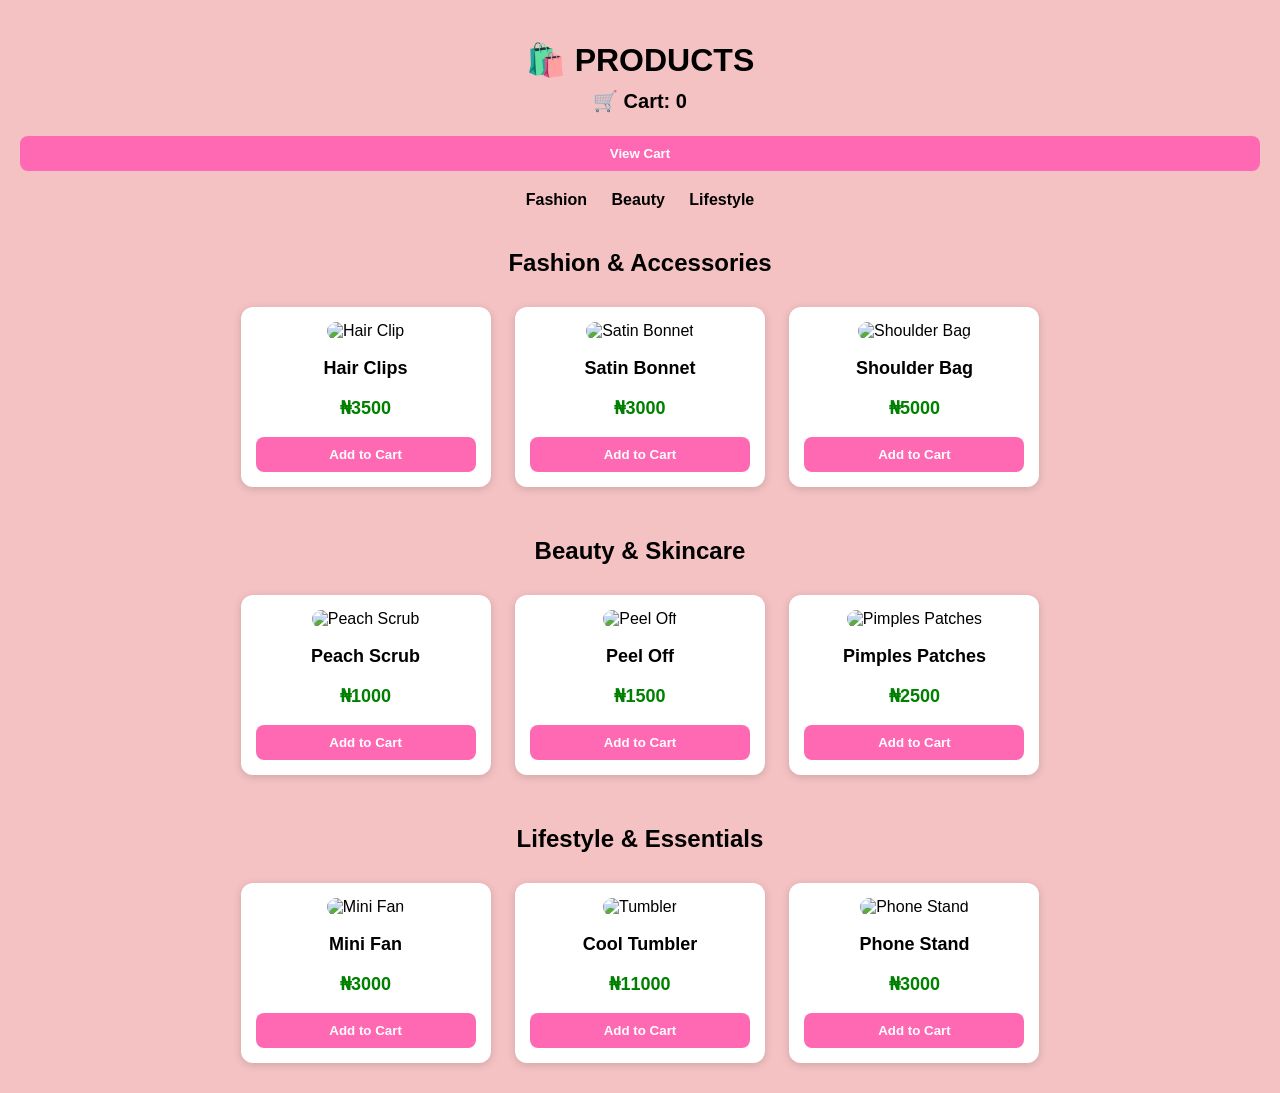
==== products.html @ 0570a90f "update" ====
<!DOCTYPE html>
<html lang="en">

<head>
    <meta charset="UTF-8">
    <meta name="viewport" content="width=device-width, initial-scale=1.0">
    <title>Mary's Store</title>

    <style>
        body {
            font-family: Arial, sans-serif;
            background-color: #F4C2C2;
            margin: 0;
            padding: 20px;
            text-align: center;
        }

        h1 {
            margin-bottom: 10px;
        }

        #cart {
            font-size: 20px;
            font-weight: bold;
            margin-bottom: 20px;
        }

        #anchor {
            margin-bottom: 30px;
        }

        .anchor {
            text-decoration: none;
            color: black;
            font-weight: bold;
            margin: 10px;
        }

        section {
            margin-top: 40px;
        }

        .product-card {
            display: inline-block;
            width: 220px;
            background: white;
            margin: 10px;
            padding: 15px;
            border-radius: 12px;
            box-shadow: 0 2px 8px rgba(0,0,0,0.15);
            vertical-align: top;
        }

        .products {
            width: 100%;
            height: 200px;
            object-fit: cover;
            border-radius: 10px;
        }

        .product_name {
            font-weight: bold;
            font-size: 18px;
        }

        .price {
            color: green;
            font-weight: bold;
            font-size: 18px;
        }

        .cart-btn {
            width: 100%;
            padding: 10px;
            border: none;
            border-radius: 8px;
            background-color: hotpink;
            color: white;
            font-weight: bold;
            cursor: pointer;
        }

        .cart-btn:hover {
            opacity: 0.9;
        }
    </style>
</head>

<body>

    <h1>🛍️ PRODUCTS</h1>

    <div id="cart">
    🛒 Cart:
    <span id="cart-count">0</span>
    <br><br>
    
    <a href="carts.html">
        <button class="cart-btn">
            View Cart
        </button>
    </a>
    
</div>

    <nav id="anchor">
        <a class="anchor" href="#Fashion">Fashion</a>
        <a class="anchor" href="#Beauty">Beauty</a>
        <a class="anchor" href="#Lifestyle">Lifestyle</a>
    </nav>

    <section id="Fashion">
        <h2>Fashion & Accessories</h2>

        <div class="product-card">
            <img src="img/hair_clip.jpg" class="products" alt="Hair Clip">
            <p class="product_name">Hair Clips</p>
            <p class="price">₦3500</p>
            <button class="cart-btn">Add to Cart</button>
        </div>

        <div class="product-card">
            <img src="img/satinbonnet.jpg" class="products" alt="Satin Bonnet">
            <p class="product_name">Satin Bonnet</p>
            <p class="price">₦3000</p>
            <button class="cart-btn">Add to Cart</button>
        </div>

        <div class="product-card">
            <img src="img/shoulder_bag.jpg" class="products" alt="Shoulder Bag">
            <p class="product_name">Shoulder Bag</p>
            <p class="price">₦5000</p>
            <button class="cart-btn">Add to Cart</button>
        </div>
    </section>

    <section id="Beauty">
        <h2>Beauty & Skincare</h2>

        <div class="product-card">
            <img src="img/peach_scrub.jpg" class="products" alt="Peach Scrub">
            <p class="product_name">Peach Scrub</p>
            <p class="price">₦1000</p>
            <button class="cart-btn">Add to Cart</button>
        </div>

        <div class="product-card">
            <img src="img/peeloff.jpg" class="products" alt="Peel Off">
            <p class="product_name">Peel Off</p>
            <p class="price">₦1500</p>
            <button class="cart-btn">Add to Cart</button>
        </div>

        <div class="product-card">
            <img src="img/pimples_patches.jpg" class="products" alt="Pimples Patches">
            <p class="product_name">Pimples Patches</p>
            <p class="price">₦2500</p>
            <button class="cart-btn">Add to Cart</button>
        </div>
    </section>

    <section id="Lifestyle">
        <h2>Lifestyle & Essentials</h2>

        <div class="product-card">
            <img src="img/minifan.jpg" class="products" alt="Mini Fan">
            <p class="product_name">Mini Fan</p>
            <p class="price">₦3000</p>
            <button class="cart-btn">Add to Cart</button>
        </div>

        <div class="product-card">
            <img src="img/tumbler.jpg" class="products" alt="Tumbler">
            <p class="product_name">Cool Tumbler</p>
            <p class="price">₦11000</p>
            <button class="cart-btn">Add to Cart</button>
        </div>

        <div class="product-card">
            <img src="img/phonestand.jpg" class="products" alt="Phone Stand">
            <p class="product_name">Phone Stand</p>
            <p class="price">₦3000</p>
            <button class="cart-btn">Add to Cart</button>
        </div>
    </section>
<script>

let cart = JSON.parse(localStorage.getItem("cart")) || [];

document.getElementById("cart-count").textContent =
cart.reduce((sum,item)=>sum+item.quantity,0);

const buttons = document.querySelectorAll(".cart-btn");

buttons.forEach(button=>{

    button.addEventListener("click",function(){

        const card = this.parentElement;

        const name =
        card.querySelector(".product_name").innerText;

        const price =
        Number(
            card.querySelector(".price")
            .innerText
            .replace("₦","")
        );

        const existing =
        cart.find(item=>item.name===name);

        if(existing){
            existing.quantity++;
        }else{
            cart.push({
                name:name,
                price:price,
                quantity:1
            });
        }

        localStorage.setItem(
            "cart",
            JSON.stringify(cart)
        );

        document.getElementById("cart-count")
        .textContent =
        cart.reduce((sum,item)=>sum+item.quantity,0);

        this.textContent="Added ✓";

        setTimeout(()=>{
            this.textContent="Add to Cart";
        },1000);

    });

});

</script>

</body>

</html>
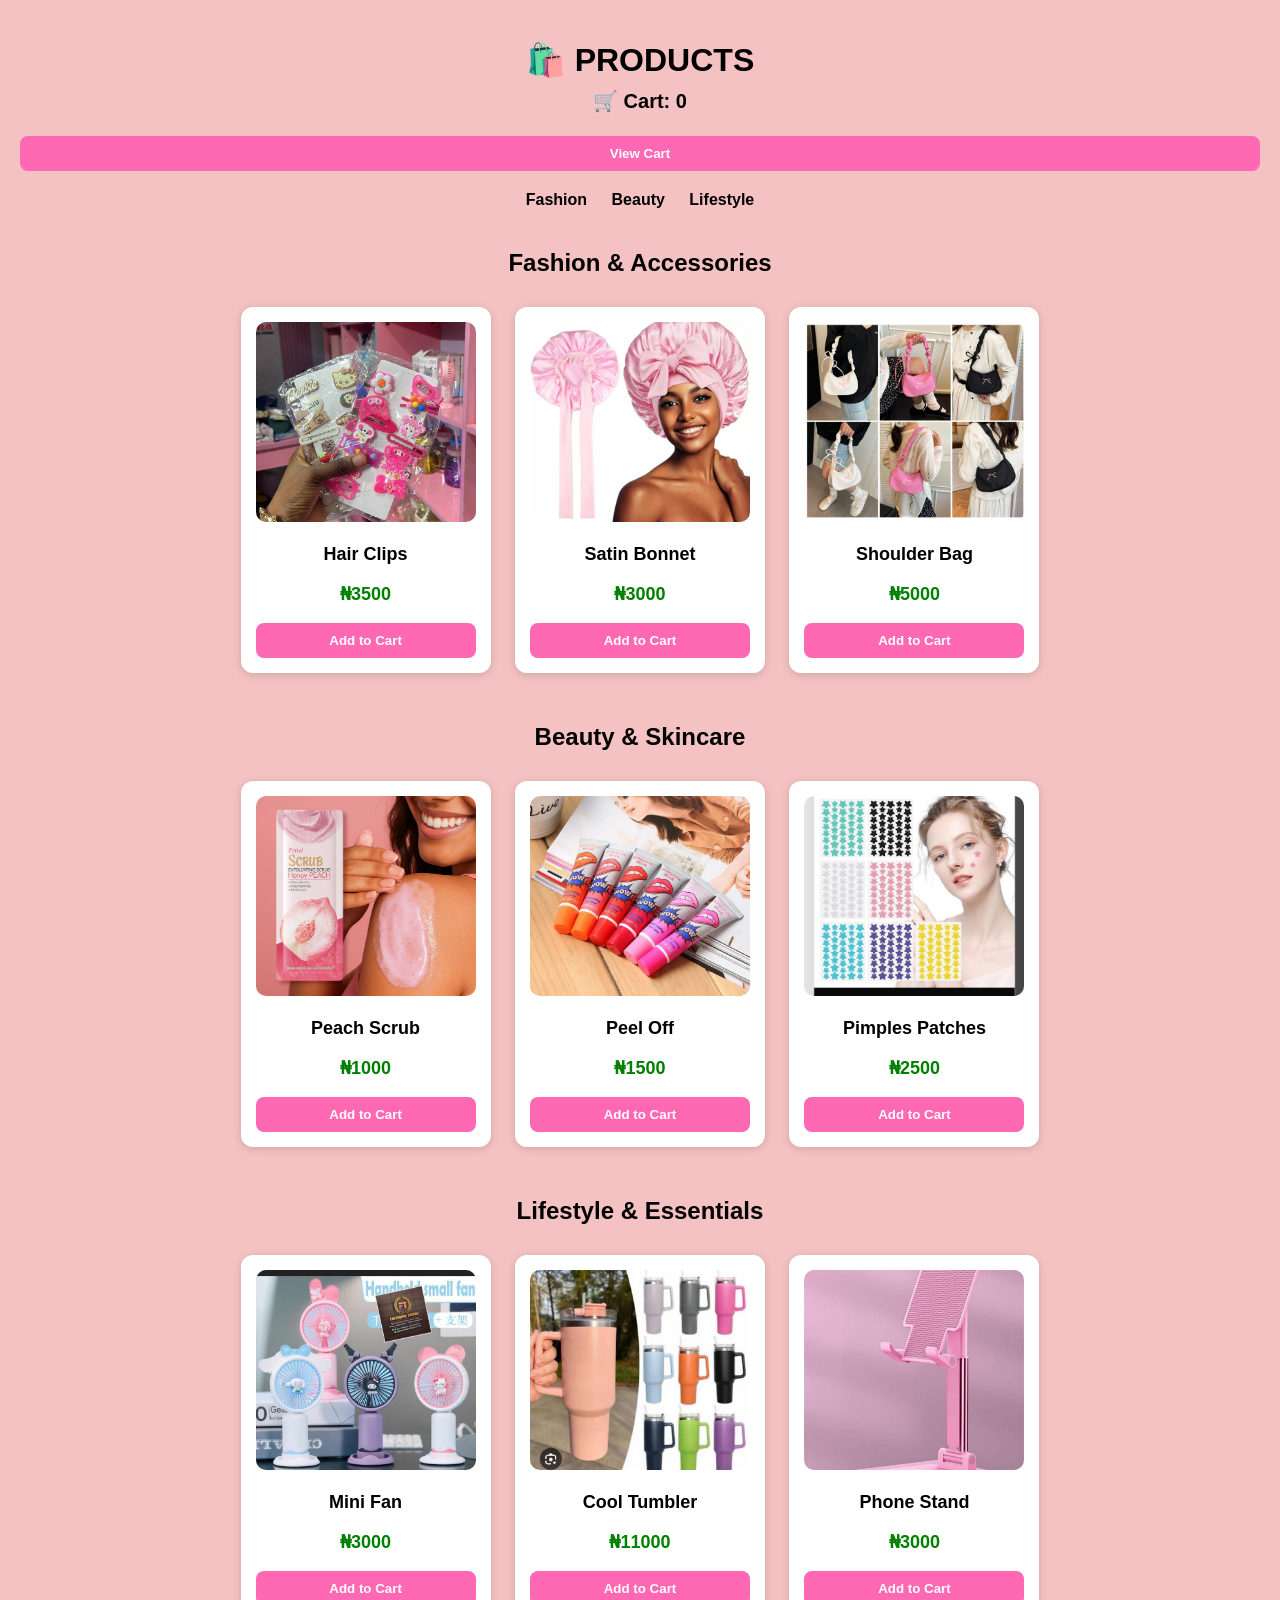
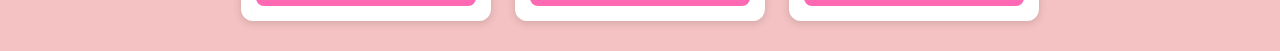
==== commit 17669fe5: "update" ====
--- a/products.html
+++ b/products.html
@@ -113,21 +113,21 @@
         <h2>Fashion & Accessories</h2>
 
         <div class="product-card">
-            <img src="img/hair_clip.jpg" class="products" alt="Hair Clip">
+            <img src="hair_clip.jpg" class="products" alt="Hair Clip">
             <p class="product_name">Hair Clips</p>
             <p class="price">₦3500</p>
             <button class="cart-btn">Add to Cart</button>
         </div>
 
         <div class="product-card">
-            <img src="img/satinbonnet.jpg" class="products" alt="Satin Bonnet">
+            <img src="satinbonnet.jpg" class="products" alt="Satin Bonnet">
             <p class="product_name">Satin Bonnet</p>
             <p class="price">₦3000</p>
             <button class="cart-btn">Add to Cart</button>
         </div>
 
         <div class="product-card">
-            <img src="img/shoulder_bag.jpg" class="products" alt="Shoulder Bag">
+            <img src="shoulder_bag.jpg" class="products" alt="Shoulder Bag">
             <p class="product_name">Shoulder Bag</p>
             <p class="price">₦5000</p>
             <button class="cart-btn">Add to Cart</button>
@@ -138,21 +138,21 @@
         <h2>Beauty & Skincare</h2>
 
         <div class="product-card">
-            <img src="img/peach_scrub.jpg" class="products" alt="Peach Scrub">
+            <img src="peach_scrub.jpg" class="products" alt="Peach Scrub">
             <p class="product_name">Peach Scrub</p>
             <p class="price">₦1000</p>
             <button class="cart-btn">Add to Cart</button>
         </div>
 
         <div class="product-card">
-            <img src="img/peeloff.jpg" class="products" alt="Peel Off">
+            <img src="peeloff.jpg" class="products" alt="Peel Off">
             <p class="product_name">Peel Off</p>
             <p class="price">₦1500</p>
             <button class="cart-btn">Add to Cart</button>
         </div>
 
         <div class="product-card">
-            <img src="img/pimples_patches.jpg" class="products" alt="Pimples Patches">
+            <img src="pimples_patches.jpg" class="products" alt="Pimples Patches">
             <p class="product_name">Pimples Patches</p>
             <p class="price">₦2500</p>
             <button class="cart-btn">Add to Cart</button>
@@ -163,21 +163,21 @@
         <h2>Lifestyle & Essentials</h2>
 
         <div class="product-card">
-            <img src="img/minifan.jpg" class="products" alt="Mini Fan">
+            <img src="minifan.jpg" class="products" alt="Mini Fan">
             <p class="product_name">Mini Fan</p>
             <p class="price">₦3000</p>
             <button class="cart-btn">Add to Cart</button>
         </div>
 
         <div class="product-card">
-            <img src="img/tumbler.jpg" class="products" alt="Tumbler">
+            <img src="tumbler.jpg" class="products" alt="Tumbler">
             <p class="product_name">Cool Tumbler</p>
             <p class="price">₦11000</p>
             <button class="cart-btn">Add to Cart</button>
         </div>
 
         <div class="product-card">
-            <img src="img/phonestand.jpg" class="products" alt="Phone Stand">
+            <img src="phonestand.jpg" class="products" alt="Phone Stand">
             <p class="product_name">Phone Stand</p>
             <p class="price">₦3000</p>
             <button class="cart-btn">Add to Cart</button>
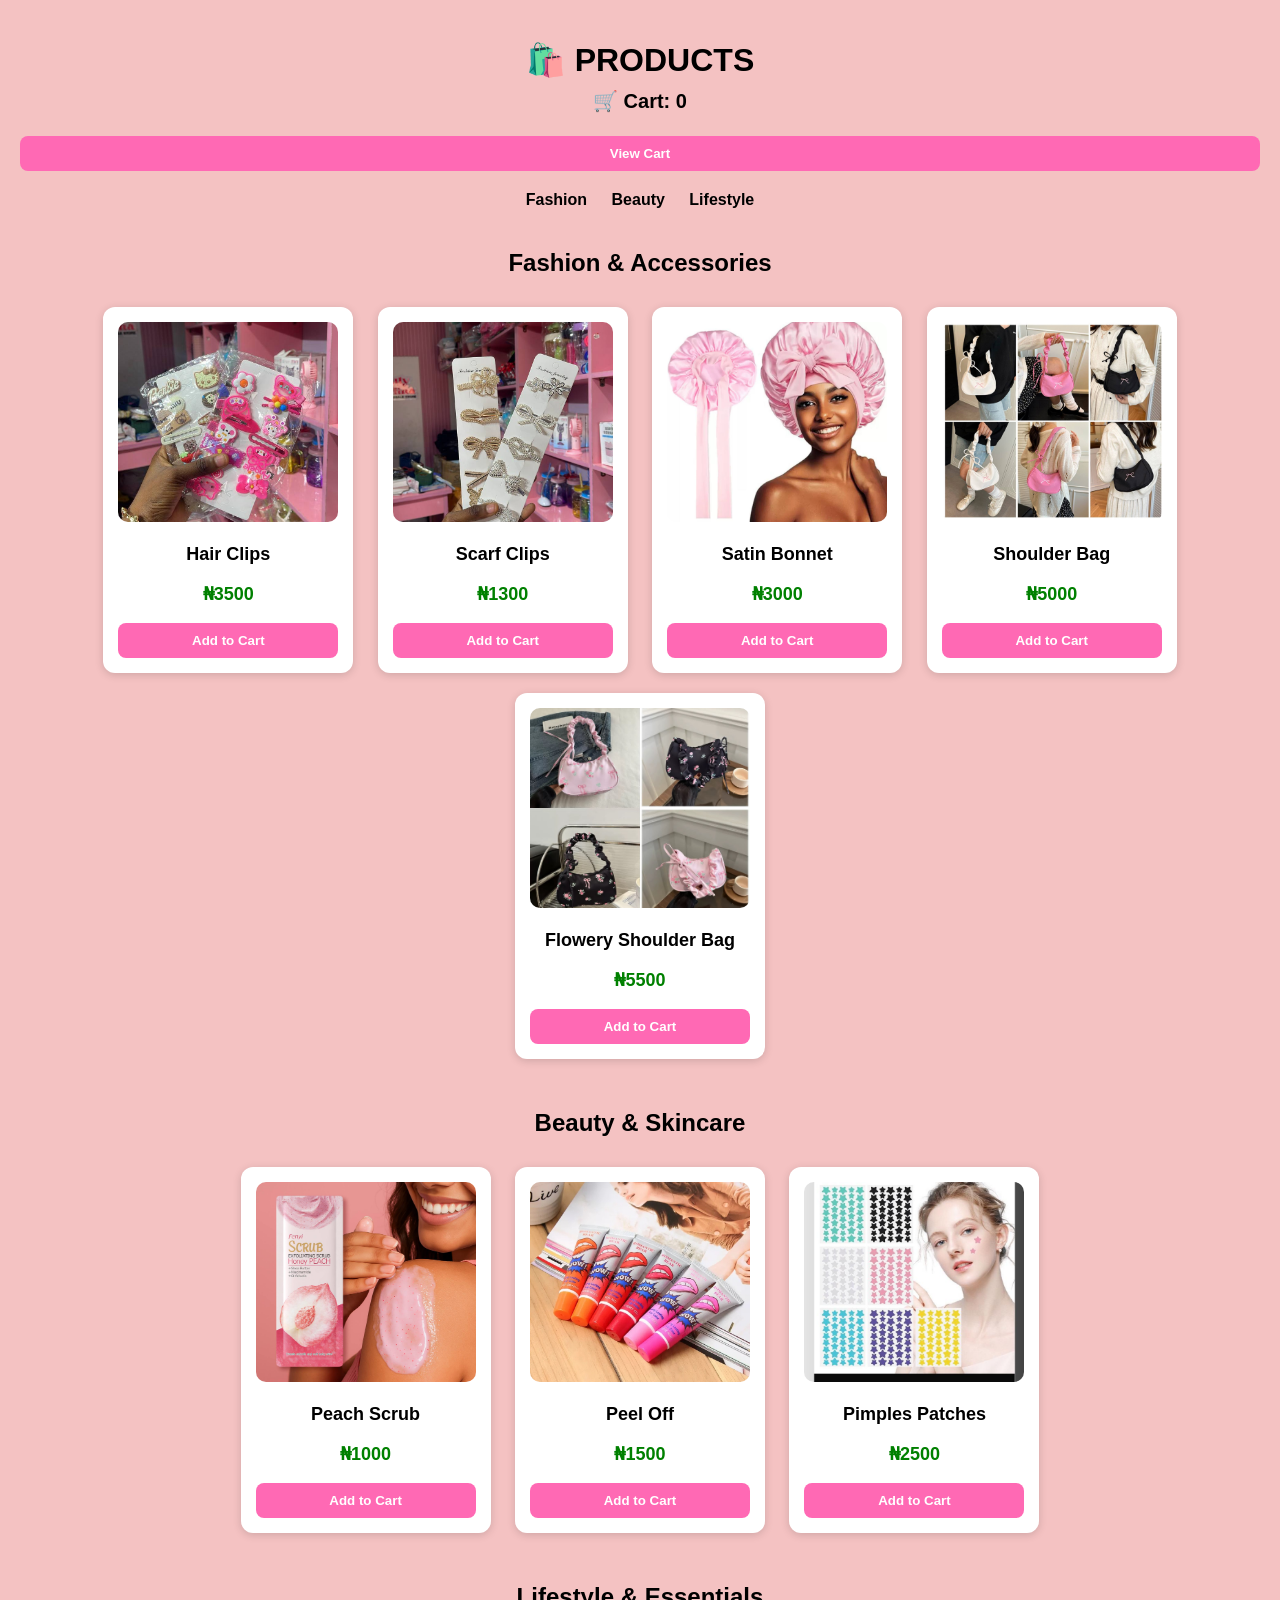
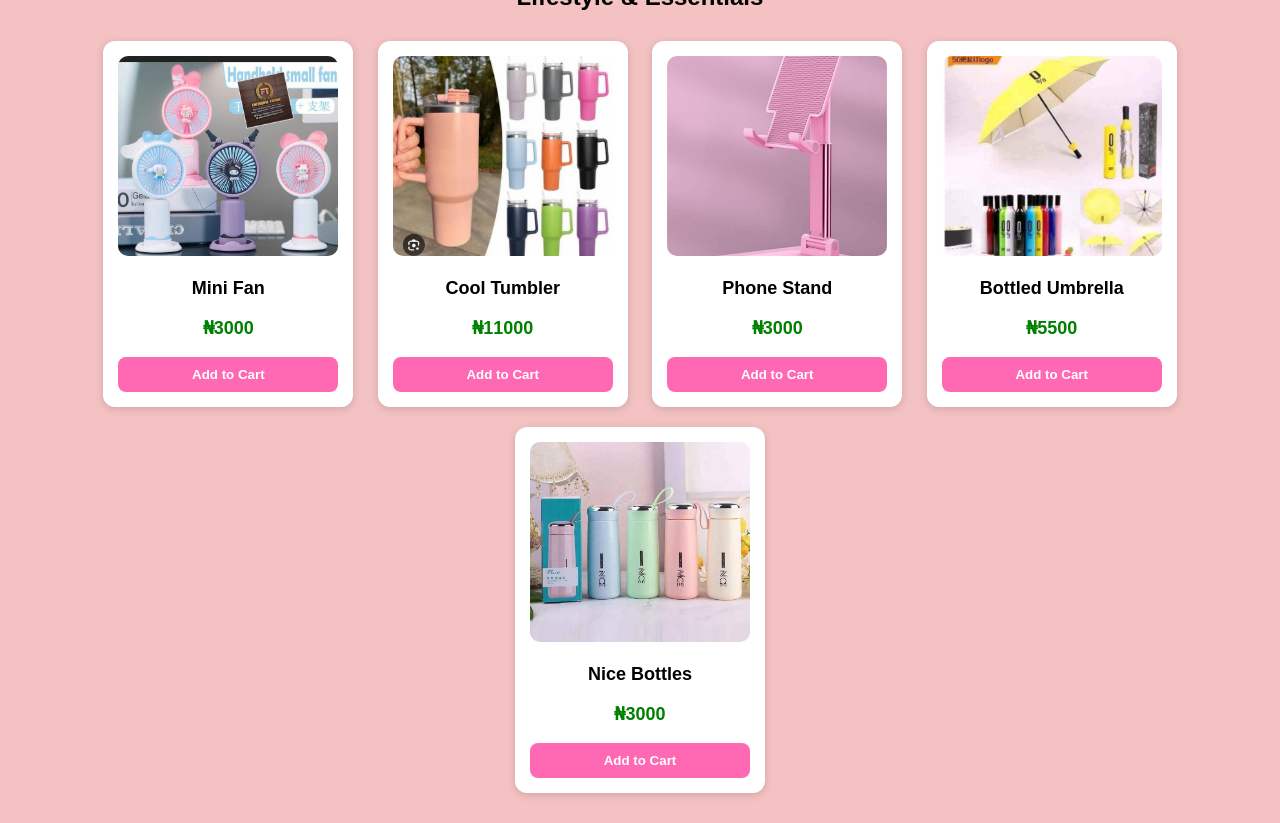
==== commit af55c2fa: "update" ====
--- a/products.html
+++ b/products.html
@@ -4,7 +4,7 @@
 <head>
     <meta charset="UTF-8">
     <meta name="viewport" content="width=device-width, initial-scale=1.0">
-    <title>Mary's Store</title>
+    <title>Soft Hearts Store</title>
 
     <style>
         body {
@@ -113,46 +113,58 @@
         <h2>Fashion & Accessories</h2>
 
         <div class="product-card">
-            <img src="hair_clip.jpg" class="products" alt="Hair Clip">
+            <img src="img/hair_clip.jpg" class="products" alt="Hair Clip">
             <p class="product_name">Hair Clips</p>
             <p class="price">₦3500</p>
             <button class="cart-btn">Add to Cart</button>
         </div>
-
-        <div class="product-card">
-            <img src="satinbonnet.jpg" class="products" alt="Satin Bonnet">
+             </div>
+      <div class="product-card">
+          <img src="img/scarf_clip.jpg" class="products" alt="Scarf Clips">
+          <p class="product_name">Scarf Clips</p>
+          <p class="price">₦1300</p>
+          <button class="cart-btn">Add to Cart</button>
+      </div>
+        <div class="product-card">
+            <img src="img/satinbonnet.jpg" class="products" alt="Satin Bonnet">
             <p class="product_name">Satin Bonnet</p>
             <p class="price">₦3000</p>
             <button class="cart-btn">Add to Cart</button>
         </div>
 
         <div class="product-card">
-            <img src="shoulder_bag.jpg" class="products" alt="Shoulder Bag">
+            <img src="img/shoulder_bag.jpg" class="products" alt="Shoulder Bag">
             <p class="product_name">Shoulder Bag</p>
             <p class="price">₦5000</p>
             <button class="cart-btn">Add to Cart</button>
         </div>
+                <div class="product-card">
+    <img src="/img/flowery_shoulder_bag.jpg" class="products" alt="Flowery Shoulder Bag">
+    <p class="product_name">Flowery Shoulder Bag</p>
+    <p class="price">₦5500</p>
+    <button class="cart-btn">Add to Cart</button>
+    </div>
     </section>
 
     <section id="Beauty">
         <h2>Beauty & Skincare</h2>
 
         <div class="product-card">
-            <img src="peach_scrub.jpg" class="products" alt="Peach Scrub">
+            <img src="img/peach_scrub.jpg" class="products" alt="Peach Scrub">
             <p class="product_name">Peach Scrub</p>
             <p class="price">₦1000</p>
             <button class="cart-btn">Add to Cart</button>
         </div>
 
         <div class="product-card">
-            <img src="peeloff.jpg" class="products" alt="Peel Off">
+            <img src="img/peeloff.jpg" class="products" alt="Peel Off">
             <p class="product_name">Peel Off</p>
             <p class="price">₦1500</p>
             <button class="cart-btn">Add to Cart</button>
         </div>
 
         <div class="product-card">
-            <img src="pimples_patches.jpg" class="products" alt="Pimples Patches">
+            <img src="img/pimples_patches.jpg" class="products" alt="Pimples Patches">
             <p class="product_name">Pimples Patches</p>
             <p class="price">₦2500</p>
             <button class="cart-btn">Add to Cart</button>
@@ -163,25 +175,37 @@
         <h2>Lifestyle & Essentials</h2>
 
         <div class="product-card">
-            <img src="minifan.jpg" class="products" alt="Mini Fan">
+            <img src="img/minifan.jpg" class="products" alt="Mini Fan">
             <p class="product_name">Mini Fan</p>
             <p class="price">₦3000</p>
             <button class="cart-btn">Add to Cart</button>
         </div>
 
         <div class="product-card">
-            <img src="tumbler.jpg" class="products" alt="Tumbler">
+            <img src="img/tumbler.jpg" class="products" alt="Tumbler">
             <p class="product_name">Cool Tumbler</p>
             <p class="price">₦11000</p>
             <button class="cart-btn">Add to Cart</button>
         </div>
 
         <div class="product-card">
-            <img src="phonestand.jpg" class="products" alt="Phone Stand">
+            <img src="img/phonestand.jpg" class="products" alt="Phone Stand">
             <p class="product_name">Phone Stand</p>
             <p class="price">₦3000</p>
             <button class="cart-btn">Add to Cart</button>
         </div>
+        <div class="product-card">
+            <img src="img/bottled_umbrella.jpg" class="products" alt="Bottled Umbrella">
+            <p class="product_name">Bottled Umbrella</p>
+            <p class="price">₦5500</p>
+            <button class="cart-btn">Add to Cart</button>
+            </div>
+        <div class="product-card">
+    <img src="img/nice.jpg" class="products" alt="Nice Bottle">
+    <p class="product_name">Nice Bottles</p>
+    <p class="price">₦3000</p>
+    <button class="cart-btn">Add to Cart</button>
+    </div>
     </section>
 <script>
 
